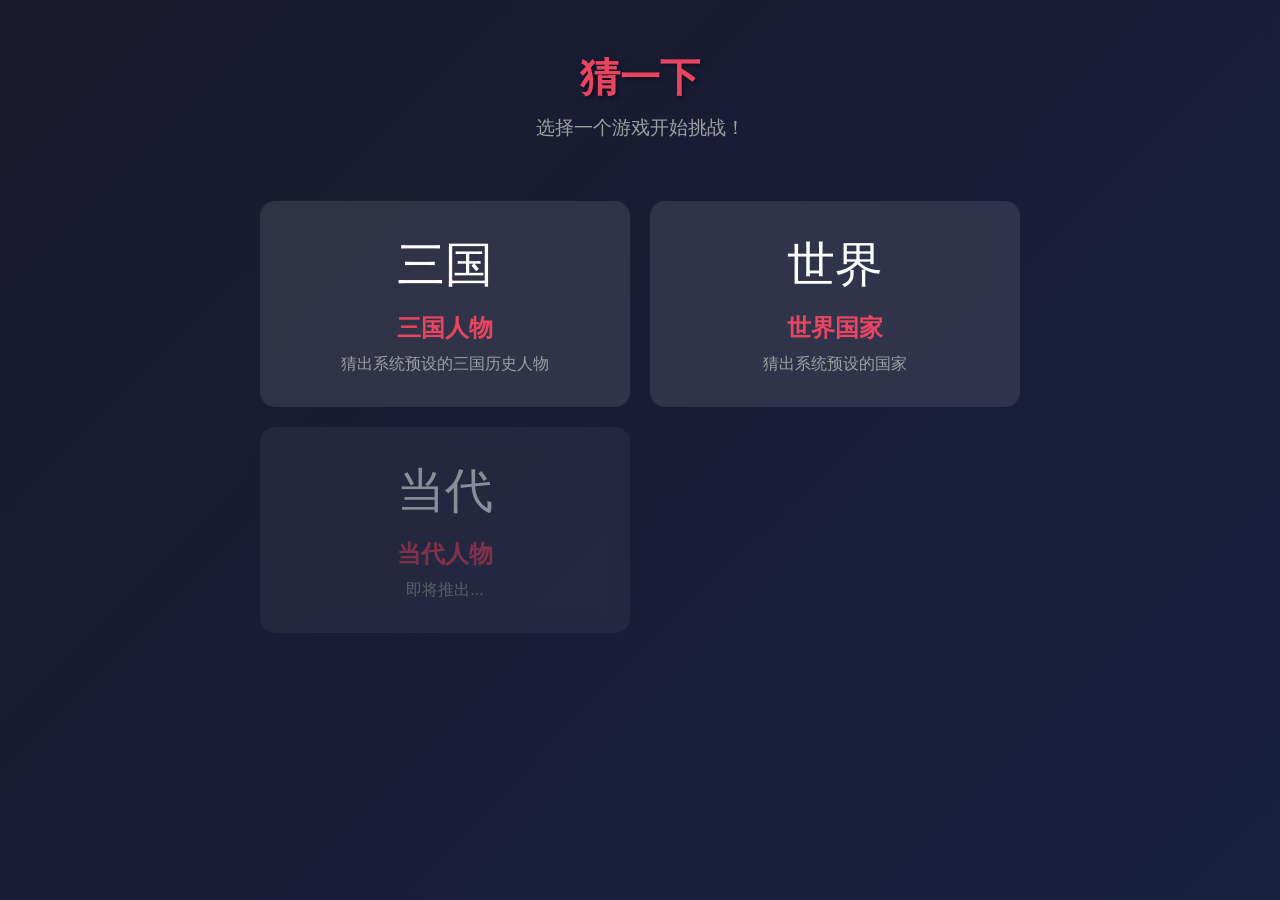
==== templates/home.html @ 0339bdb6 "01" ====
<!DOCTYPE html>
<html lang="zh-CN">
<head>
    <meta charset="UTF-8">
    <meta name="viewport" content="width=device-width, initial-scale=1.0">
    <title>猜一下</title>
    <link rel="stylesheet" href="/static/css/style.css">
</head>
<body>
    <div class="container">
        <header>
            <h1>猜一下</h1>
            <p class="subtitle">选择一个游戏开始挑战！</p>
        </header>

        <!-- 主页 -->
        <div id="home-screen" class="screen active">
            <div class="game-options">
                <div class="game-card" onclick="window.location.href='/sanguo'">
                    <div class="game-icon">三国</div>
                    <h2>三国人物</h2>
                    <p>猜出系统预设的三国历史人物</p>
                </div>
                <div class="game-card" onclick="window.location.href='/country'">
                    <div class="game-icon">世界</div>
                    <h2>世界国家</h2>
                    <p>猜出系统预设的国家</p>
                </div>
                <div class="game-card disabled">
                    <div class="game-icon">当代</div>
                    <h2>当代人物</h2>
                    <p>即将推出...</p>
                </div>
            </div>
        </div>
    </div>
</body>
</html>
---- static/css/style.css ----
/* 全局样式 */
* {
    margin: 0;
    padding: 0;
    box-sizing: border-box;
}

body {
    font-family: 'Microsoft YaHei', '微软雅黑', sans-serif;
    background: linear-gradient(135deg, #1a1a2e 0%, #16213e 100%);
    min-height: 100vh;
    color: #fff;
}

.container {
    max-width: 800px;
    margin: 0 auto;
    padding: 20px;
}

/* 头部样式 */
header {
    text-align: center;
    padding: 30px 0;
    position: relative;
}

.back-link {
    position: absolute;
    left: 0;
    top: 30px;
    color: #a0a0a0;
    text-decoration: none;
    font-size: 1.1em;
    transition: color 0.3s ease;
}

.back-link:hover {
    color: #e94560;
}

header h1 {
    font-size: 2.5em;
    color: #e94560;
    text-shadow: 2px 2px 4px rgba(0, 0, 0, 0.5);
    margin-bottom: 10px;
}

header .subtitle {
    font-size: 1.2em;
    color: #a0a0a0;
}

/* 屏幕样式 */
.screen {
    display: none;
}

.screen.active {
    display: block;
}

/* 游戏选项卡片 */
.game-options {
    display: grid;
    grid-template-columns: repeat(auto-fit, minmax(250px, 1fr));
    gap: 20px;
    margin-top: 30px;
}

.game-card {
    background: rgba(255, 255, 255, 0.1);
    border-radius: 15px;
    padding: 30px;
    text-align: center;
    cursor: pointer;
    transition: all 0.3s ease;
    backdrop-filter: blur(10px);
    border: 2px solid transparent;
}

.game-card:hover:not(.disabled) {
    transform: translateY(-5px);
    border-color: #e94560;
    box-shadow: 0 10px 30px rgba(233, 69, 96, 0.3);
}

.game-card.disabled {
    opacity: 0.5;
    cursor: not-allowed;
}

.game-icon {
    font-size: 3em;
    margin-bottom: 15px;
}

.game-card h2 {
    color: #e94560;
    margin-bottom: 10px;
    font-size: 1.5em;
}

.game-card p {
    color: #a0a0a0;
    font-size: 1em;
}

/* 按钮样式 */
.btn {
    padding: 12px 30px;
    border: none;
    border-radius: 8px;
    font-size: 1.1em;
    cursor: pointer;
    transition: all 0.3s ease;
    font-weight: bold;
}

.btn:hover {
    transform: translateY(-2px);
    box-shadow: 0 5px 15px rgba(0, 0, 0, 0.3);
}

.btn-primary {
    background: linear-gradient(135deg, #e94560 0%, #c23152 100%);
    color: white;
}

/* 初始提示框 */
.initial-hint {
    margin-bottom: 20px;
}

.hint-box {
    background: rgba(33, 150, 243, 0.2);
    border: 1px solid #2196F3;
    border-radius: 8px;
    padding: 15px 20px;
    display: flex;
    gap: 30px;
    justify-content: center;
    font-size: 1.1em;
    color: #fff;
}

/* 猜测输入区 */
.guess-input-area {
    display: flex;
    gap: 15px;
    margin-bottom: 25px;
}

.autocomplete-wrapper {
    flex: 1;
    position: relative;
}

.guess-input-area input {
    width: 100%;
    padding: 12px 15px;
    border: 2px solid rgba(255, 255, 255, 0.2);
    border-radius: 8px;
    background: rgba(255, 255, 255, 0.1);
    color: #fff;
    font-size: 1.1em;
}

.guess-input-area input:focus {
    outline: none;
    border-color: #e94560;
}

/* 自动完成下拉框 */
.autocomplete-list {
    display: none;
    position: absolute;
    top: 100%;
    left: 0;
    right: 0;
    background: #1a1a2e;
    border: 2px solid rgba(255, 255, 255, 0.2);
    border-top: none;
    border-radius: 0 0 8px 8px;
    max-height: 300px;
    overflow-y: auto;
    z-index: 1000;
    box-shadow: 0 8px 16px rgba(0, 0, 0, 0.3);
}

.autocomplete-item {
    padding: 12px 15px;
    cursor: pointer;
    transition: background 0.2s ease;
    border-bottom: 1px solid rgba(255, 255, 255, 0.1);
    color: #fff;
    font-size: 1.1em;
}

.autocomplete-item:last-child {
    border-bottom: none;
}

.autocomplete-item:hover {
    background: rgba(233, 69, 96, 0.3);
}

/* 游戏结果区 */
.game-result {
    margin-bottom: 25px;
    padding: 20px;
    border-radius: 10px;
    background: rgba(255, 255, 255, 0.1);
    display: none;
}

.game-result.show {
    display: block;
}

.game-result.correct {
    border: 2px solid #4CAF50;
    background: rgba(76, 175, 80, 0.2);
}

.game-result.wrong {
    border: 2px solid #e94560;
    background: rgba(233, 69, 96, 0.2);
}

.result-title {
    font-size: 1.3em;
    font-weight: bold;
    margin-bottom: 15px;
    color: #e94560;
}

.game-result.correct .result-title {
    color: #4CAF50;
}

.hints-list {
    list-style: none;
    margin-bottom: 15px;
}

.hints-list li {
    padding: 8px 0;
    border-bottom: 1px solid rgba(255, 255, 255, 0.1);
    display: flex;
    align-items: center;
}

.hints-list li:last-child {
    border-bottom: none;
}

.hint-attr {
    font-weight: bold;
    color: #a0a0a0;
    min-width: 80px;
}

.hint-value {
    color: #fff;
    margin-right: 15px;
}

.hint-status {
    padding: 3px 10px;
    border-radius: 15px;
    font-size: 0.9em;
}

.hint-status.same {
    background: rgba(76, 175, 80, 0.3);
    color: #4CAF50;
}

.hint-status.diff {
    background: rgba(233, 69, 96, 0.3);
    color: #e94560;
}

.hint-status.special {
    background: rgba(33, 150, 243, 0.3);
    color: #2196F3;
}

.summary-section {
    margin-top: 20px;
    padding-top: 15px;
    border-top: 1px solid rgba(255, 255, 255, 0.2);
}

.summary-title {
    font-weight: bold;
    color: #e94560;
    margin-bottom: 10px;
}

.summary-list {
    list-style: none;
}

.summary-list li {
    padding: 5px 0;
    color: #a0a0a0;
}

.summary-list li::before {
    content: "•";
    color: #e94560;
    margin-right: 10px;
}

.summary-attr {
    font-weight: bold;
    color: #a0a0a0;
    margin-right: 10px;
}

.summary-tags {
    display: inline-flex;
    flex-wrap: wrap;
    gap: 8px;
}

.summary-tag {
    padding: 4px 12px;
    border-radius: 15px;
    font-size: 0.9em;
}

.summary-tag.tag-match {
    background: rgba(76, 175, 80, 0.3);
    color: #4CAF50;
    border: 1px solid #4CAF50;
}

.summary-tag.tag-no-match {
    background: rgba(158, 158, 158, 0.2);
    color: #9e9e9e;
    border: 1px solid #9e9e9e;
}

/* 猜测记录区 */
.guess-history {
    margin-top: 30px;
}

.guess-history h3 {
    color: #e94560;
    margin-bottom: 15px;
    font-size: 1.3em;
}

#guess-list {
    max-height: 400px;
    overflow-y: auto;
}

.guess-item {
    background: rgba(255, 255, 255, 0.05);
    border-radius: 8px;
    padding: 15px;
    margin-bottom: 10px;
    border-left: 4px solid #e94560;
}

.guess-item.correct {
    border-left-color: #4CAF50;
    background: rgba(76, 175, 80, 0.1);
}

.guess-name {
    font-weight: bold;
    font-size: 1.2em;
    color: #fff;
    margin-bottom: 10px;
}

.guess-hints {
    display: flex;
    flex-wrap: wrap;
    gap: 10px;
}

.guess-hint {
    padding: 5px 12px;
    border-radius: 15px;
    font-size: 0.9em;
    background: rgba(255, 255, 255, 0.1);
}

.guess-hint.same {
    background: rgba(76, 175, 80, 0.3);
    color: #4CAF50;
}

.guess-hint.diff {
    background: rgba(233, 69, 96, 0.3);
    color: #e94560;
}

/* 新游戏按钮 */
.new-game-section {
    text-align: center;
    margin-top: 30px;
}

.btn-success {
    background: linear-gradient(135deg, #4CAF50 0%, #388E3C 100%);
    color: white;
    padding: 15px 40px;
    font-size: 1.2em;
}

/* 滚动条样式 */
::-webkit-scrollbar {
    width: 8px;
}

::-webkit-scrollbar-track {
    background: rgba(255, 255, 255, 0.1);
    border-radius: 4px;
}

::-webkit-scrollbar-thumb {
    background: rgba(233, 69, 96, 0.5);
    border-radius: 4px;
}

::-webkit-scrollbar-thumb:hover {
    background: rgba(233, 69, 96, 0.8);
}

/* 响应式设计 */
@media (max-width: 600px) {
    .container {
        padding: 10px;
    }
    
    header h1 {
        font-size: 2em;
    }
    
    .game-options {
        grid-template-columns: 1fr;
    }
    
    .guess-input-area {
        flex-direction: column;
    }
    
    .back-link {
        position: static;
        display: block;
        margin-bottom: 10px;
    }
}
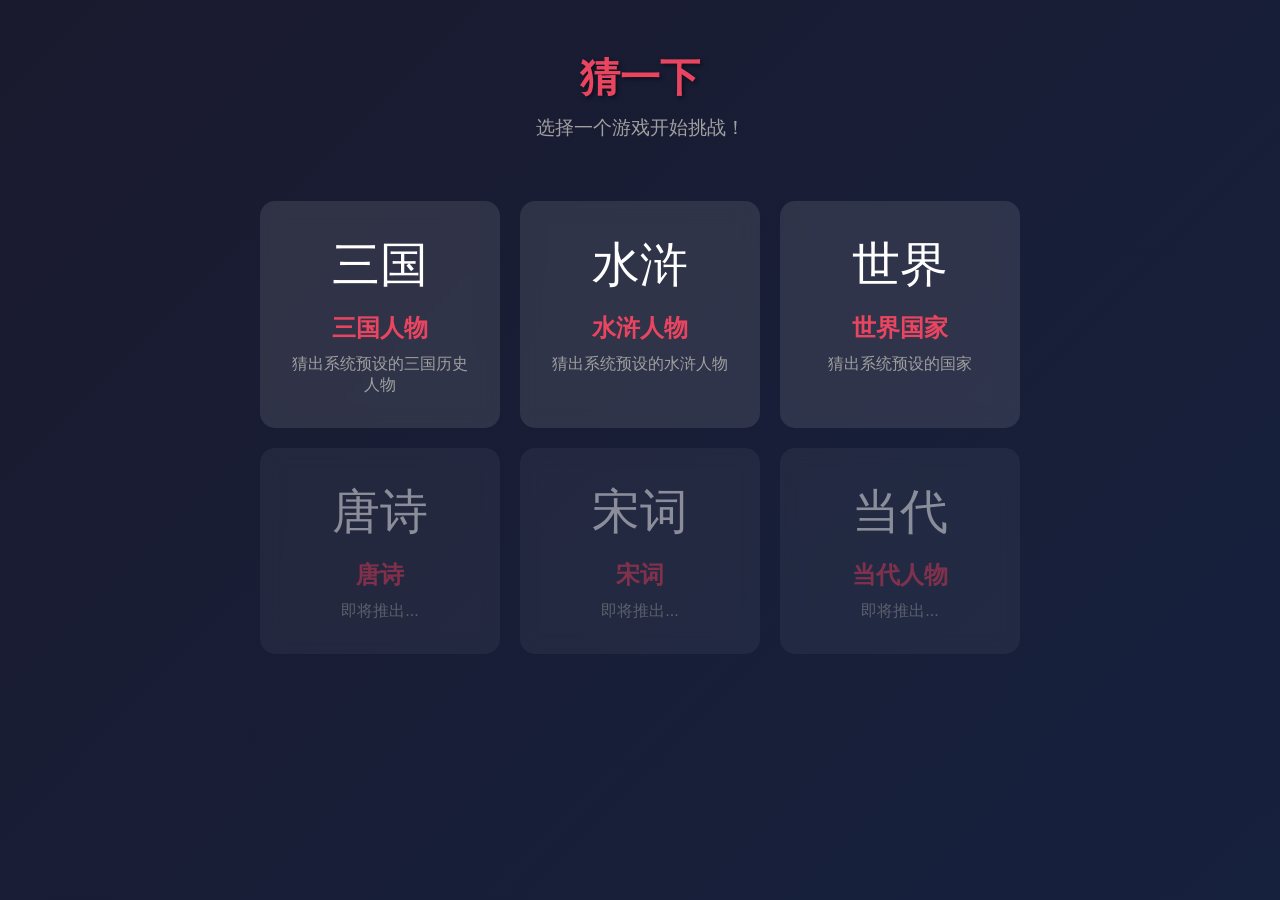
==== commit 694039d9: "01" ====
--- a/templates/home.html
+++ b/templates/home.html
@@ -15,16 +15,31 @@
 
         <!-- 主页 -->
         <div id="home-screen" class="screen active">
-            <div class="game-options">
+            <div class="game-options game-grid">
                 <div class="game-card" onclick="window.location.href='/sanguo'">
                     <div class="game-icon">三国</div>
                     <h2>三国人物</h2>
                     <p>猜出系统预设的三国历史人物</p>
                 </div>
+                <div class="game-card" onclick="window.location.href='/watermargin'">
+                    <div class="game-icon">水浒</div>
+                    <h2>水浒人物</h2>
+                    <p>猜出系统预设的水浒人物</p>
+                </div>
                 <div class="game-card" onclick="window.location.href='/country'">
                     <div class="game-icon">世界</div>
                     <h2>世界国家</h2>
                     <p>猜出系统预设的国家</p>
+                </div>
+                <div class="game-card disabled">
+                    <div class="game-icon">唐诗</div>
+                    <h2>唐诗</h2>
+                    <p>即将推出...</p>
+                </div>
+                <div class="game-card disabled">
+                    <div class="game-icon">宋词</div>
+                    <h2>宋词</h2>
+                    <p>即将推出...</p>
                 </div>
                 <div class="game-card disabled">
                     <div class="game-icon">当代</div>
--- a/static/css/style.css
+++ b/static/css/style.css
@@ -66,6 +66,22 @@
     grid-template-columns: repeat(auto-fit, minmax(250px, 1fr));
     gap: 20px;
     margin-top: 30px;
+}
+
+.game-grid {
+    grid-template-columns: repeat(3, 1fr);
+}
+
+@media (max-width: 768px) {
+    .game-grid {
+        grid-template-columns: repeat(2, 1fr);
+    }
+}
+
+@media (max-width: 480px) {
+    .game-grid {
+        grid-template-columns: 1fr;
+    }
 }
 
 .game-card {
